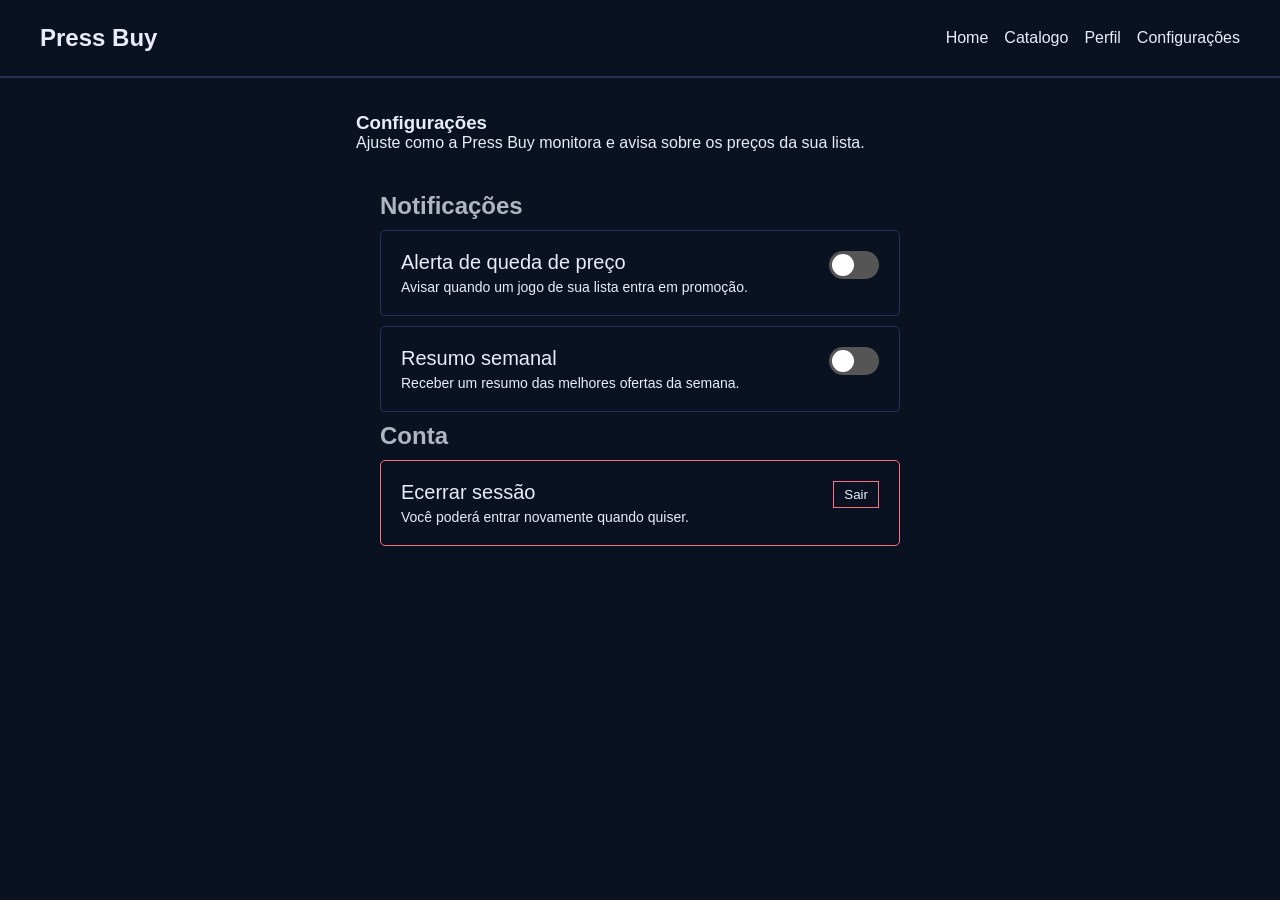
==== paginas/config.html @ b59c6127 "config" ====
<!DOCTYPE html>
<html lang="en">
<head>
    <meta charset="UTF-8">
    <meta name="viewport" content="width=device-width, initial-scale=1.0">
    <link rel="stylesheet" href="/css/navbar.css">
    <link rel="stylesheet" href="/css/config.css">
    <title>Configurações</title>
</head>
<body>
    <!-- HEADER -->
    <header>
        <nav id="navbar">
            <div id="navbar-inner">
                <h2>Press Buy</h2>
                <ul id="navbar-links">
                    <li><a href="/paginas/index.html">Home</a></li>
                    <li><a href="#">Catalogo</a></li>
                    <li><a href="/paginas/login.html">Perfil</a></li>
                    <li><a href="#">Configurações</a></li>
                </ul>
            </div>
        </nav>
    </header>

    <main>
        <section class="container">
            <h3>Configurações</h3>
            <p>Ajuste como a Press Buy monitora e avisa sobre os preços da sua lista.</p>

            <div class="config">
                <div class="config-box">
                    <h4>Notificações</h4>
                    <div class="box-siting">
                        <div class="left">
                           <p class="title">Alerta de queda de preço</p>
                            <p class="desc">Avisar quando um jogo de sua lista entra em promoção.</p> 
                        </div>
                            <div class="right">
                                <label class="switch">
                                    <input type="checkbox" data-setting="notify"><span class="slider"></span></label>
                            </div>
                        
                    </div>
                    

                    <div class="box-siting">
                        <div class="left">
                           <p class="title">Resumo semanal</p>
                            <p class="desc">Receber um resumo das melhores ofertas da semana.</p> 
                        </div>
                        <div class="right">
                            <label class="switch">
                                <input type="checkbox" data-setting="notify"><span class="slider"></span>
                            </label>
                        </div>
                    </div>
                </div>

                

                <div class="config-box">
                    <h4>Conta</h4>
                    
                    <div class="box-siting-sair">
                        <div class="left">
                            <p class="title">Ecerrar sessão</p>
                            <p class="desc">Você poderá entrar novamente quando quiser.</p>
                        </div>
                        <div class="right">
                            <button class="btn-sair">Sair</button>
                        </div>
                        
                    </div>
                    
                </div>
            </div>
        </section>
    </main>
</body>
</html>
---- css/navbar.css ----
/* GERAL */
*{
    margin: 0;
    padding: 0;
    font-family:Helvetica;
    background-color: #0a1120;
    box-sizing: border-box;
}

ul{
    list-style: none;
}

a{
    text-decoration: none;
    color: #e9edf9;
    transition: 0.4s;
}

a:hover{
    color: #4c6fff;
}
/* NAVBAR */
#navbar{
    padding: 24px 40px;
    border-bottom: 2px solid #223258;
}

#navbar-inner{
    display: flex;
    justify-content: space-between;
    align-items: center;
    max-width: 1200px;
    margin: 0 auto;
    color: #e9edf9;
}

#navbar-inner h2{
    color:  #e9edf9;
}

#navbar-links{
    display: flex;
    gap: 1rem;
}

/* footer */
.footer{
  border-top: 1px solid var(--border-soft);
  padding: 30px 40px;
  display:flex; 
  justify-content:space-between; 
  align-items:center;
  font-size: 0.85rem;
  margin: 0 auto;
  color: #e9edf9;
  border-top: 2px solid #223258;
}
---- css/config.css ----
.container{
    padding: 24px 100px;
    margin-bottom: 20px;
    display: flex;
    flex-direction: column;
    color: #e9edf9;
    margin: 0 auto;
    margin-top: 10px;
    width: 60%;
}

.container h3,
.container p{
    justify-content: center;
}

.config{
    padding: 40px 24px;
    display: flex;
    flex-direction: column;
    margin-bottom: 20px;
    
}

.config-box h4{
    font-size: 24px;
    color: #e9edf9be;
    margin-bottom: 10px;
}

.box-siting{
    display: flex;
    justify-content: space-between;
    margin-bottom: 10px;
    padding: 20px;
    border: 1px solid #223258;
    border-radius: 5px;
}
.box-siting-sair{
    display: flex;
    justify-content: space-between;
    margin-bottom: 10px;
    padding: 20px;
    border: 1px solid #fb7185;
    border-radius: 5px;
}

.title{
    font-size: 20px;
    text-align: left;
    margin-bottom: 5px;
}

.desc{
    font-size: 14px;
}


.switch {
    position: relative;
    display: inline-block;
    width: 50px;
    height: 28px;
}

.switch input {
    opacity: 0;
    width: 0;
    height: 0;
}

.slider {
    position: absolute;
    inset: 0;
    cursor: pointer;
    background: #555;
    border-radius: 28px;
    transition: .3s;
}

.slider::before {
    content: "";
    position: absolute;
    width: 22px;
    height: 22px;
    left: 3px;
    bottom: 3px;
    background: white;
    border-radius: 50%;
    transition: .3s;
}

.switch input:checked + .slider {
    background: #8b0000; /* Cor quando ligado */
}

.switch input:checked + .slider::before {
    transform: translateX(22px);
}

.btn-sair{
    padding: 5px 10px;
    border: 1px solid #fb7185;
    color: #e9edf9;
}

.btn-sair:hover{
    padding: 5px 10px;
    border: 1px solid #fb7185;
    border-radius: 5px;
    color: #e9edf9;
}
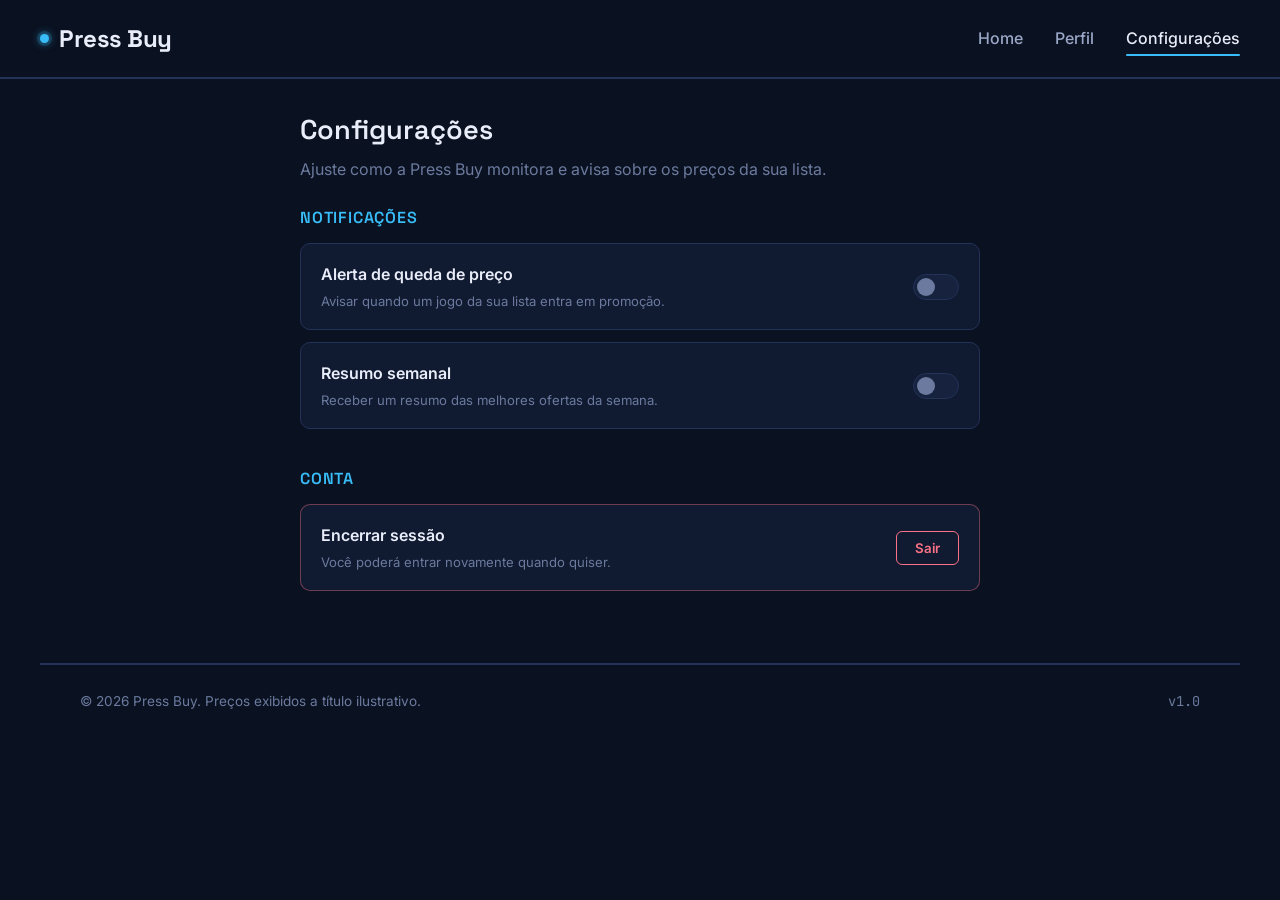
==== commit fa4de973: "padronização" ====
--- a/paginas/config.html
+++ b/paginas/config.html
@@ -1,24 +1,25 @@
 <!DOCTYPE html>
-<html lang="en">
+<html lang="pt-BR">
 <head>
     <meta charset="UTF-8">
     <meta name="viewport" content="width=device-width, initial-scale=1.0">
+    <link rel="stylesheet" href="/css/base.css">
     <link rel="stylesheet" href="/css/navbar.css">
     <link rel="stylesheet" href="/css/config.css">
-    <title>Configurações</title>
+    <title>Configurações - Press Buy</title>
 </head>
 <body>
     <!-- HEADER -->
     <header>
         <nav id="navbar">
             <div id="navbar-inner">
-                <h2>Press Buy</h2>
+                <a href="/index.html" class="brand"><span class="dot"></span>Press Buy</a>
                 <ul id="navbar-links">
                     <li><a href="/paginas/index.html">Home</a></li>
-                    <li><a href="#">Catalogo</a></li>
-                    <li><a href="/paginas/login.html">Perfil</a></li>
-                    <li><a href="#">Configurações</a></li>
+                    <li><a href="/paginas/perfil.html">Perfil</a></li>
+                    <li><a href="/paginas/config.html" class="active">Configurações</a></li>
                 </ul>
+                <button class="nav-toggle" aria-label="Abrir menu"><span></span><span></span><span></span></button>
             </div>
         </nav>
     </header>
@@ -33,21 +34,8 @@
                     <h4>Notificações</h4>
                     <div class="box-siting">
                         <div class="left">
-                           <p class="title">Alerta de queda de preço</p>
-                            <p class="desc">Avisar quando um jogo de sua lista entra em promoção.</p> 
-                        </div>
-                            <div class="right">
-                                <label class="switch">
-                                    <input type="checkbox" data-setting="notify"><span class="slider"></span></label>
-                            </div>
-                        
-                    </div>
-                    
-
-                    <div class="box-siting">
-                        <div class="left">
-                           <p class="title">Resumo semanal</p>
-                            <p class="desc">Receber um resumo das melhores ofertas da semana.</p> 
+                            <p class="title">Alerta de queda de preço</p>
+                            <p class="desc">Avisar quando um jogo da sua lista entra em promoção.</p>
                         </div>
                         <div class="right">
                             <label class="switch">
@@ -55,27 +43,40 @@
                             </label>
                         </div>
                     </div>
+
+                    <div class="box-siting">
+                        <div class="left">
+                            <p class="title">Resumo semanal</p>
+                            <p class="desc">Receber um resumo das melhores ofertas da semana.</p>
+                        </div>
+                        <div class="right">
+                            <label class="switch">
+                                <input type="checkbox" data-setting="weekly"><span class="slider"></span>
+                            </label>
+                        </div>
+                    </div>
                 </div>
-
-                
 
                 <div class="config-box">
                     <h4>Conta</h4>
-                    
+
                     <div class="box-siting-sair">
                         <div class="left">
-                            <p class="title">Ecerrar sessão</p>
+                            <p class="title">Encerrar sessão</p>
                             <p class="desc">Você poderá entrar novamente quando quiser.</p>
                         </div>
                         <div class="right">
                             <button class="btn-sair">Sair</button>
                         </div>
-                        
                     </div>
-                    
                 </div>
             </div>
         </section>
     </main>
+
+    <footer class="footer">
+        <span>© 2026 Press Buy. Preços exibidos a título ilustrativo.</span>
+        <span class="mono">v1.0</span>
+    </footer>
 </body>
 </html>
--- a/css/base.css
+++ b/css/base.css
@@ -0,0 +1,142 @@
+/* ==========================================================================
+   PRESS BUY — base.css
+   Tokens de cor/tipografia + reset + componentes globais (botão, busca,
+   toast, estado vazio). Carregado em TODAS as páginas, antes dos CSS
+   específicos de cada página.
+   ========================================================================== */
+
+@import url('https://fonts.googleapis.com/css2?family=Space+Grotesk:wght@500;600;700&family=Inter:wght@400;500;600;700&family=JetBrains+Mono:wght@500;700&display=swap');
+
+:root{
+  /* cores */
+  --bg:            #0a1120;
+  --bg-soft:       #101a30;
+  --bg-elevated:   #121a2c;
+  --surface:       #101a30;
+  --surface-2:     #16223e;
+  --border:        #223258;
+  --border-soft:   #1a2648;
+
+  --text:          #e9edf9;
+  --text-dim:      #9aa7c7;
+  --text-faint:    #6b7a9e;
+
+  --accent:        #4c6fff;
+  --accent-glow:   #38bdf8;
+  --success:       #34d399;
+  --warning:       #fbbf24;
+  --danger:        #fb7185;
+
+  /* tipografia */
+  --font-display: 'Space Grotesk', sans-serif;
+  --font-body:    'Inter', Helvetica, sans-serif;
+  --font-mono:    'JetBrains Mono', monospace;
+
+  /* geometria */
+  --radius-sm: 6px;
+  --radius-md: 10px;
+  --radius-lg: 16px;
+}
+
+*{ margin:0; padding:0; box-sizing:border-box; }
+/* IMPORTANTE: não colocar background-color aqui no *; deixe cada
+   componente definir o próprio fundo (era isso que obrigava repetir
+   background-color em cada elemento do regiLog.css) */
+
+html{ scroll-behavior:smooth; }
+
+body{
+  background: var(--bg);
+  color: var(--text);
+  font-family: var(--font-body);
+  line-height: 1.55;
+  min-height: 100vh;
+}
+
+h1,h2,h3,h4,h5{ font-family: var(--font-display); font-weight:600; }
+
+ul{ list-style:none; }
+
+a{ text-decoration:none; color: var(--text); transition: color .2s ease; }
+a:hover{ color: var(--accent); }
+
+img{ max-width:100%; display:block; }
+
+button, input[type="submit"]{ font-family:inherit; cursor:pointer; }
+
+.mono{ font-family: var(--font-mono); }
+
+/* ---- botão genérico ---- */
+.btn{
+  display:inline-flex; align-items:center; justify-content:center; gap:8px;
+  padding: 10px 22px;
+  border-radius: var(--radius-sm);
+  border: 1px solid var(--border);
+  background: var(--surface-2);
+  color: var(--text);
+  font-weight:600;
+  font-size: 0.95rem;
+  transition: background .2s ease, border-color .2s ease, transform .15s ease;
+}
+.btn:hover{ background: var(--accent); border-color: var(--accent); color:#fff; transform: translateY(-1px); }
+
+/* ---- barra de busca (usada em index.html e perfil.html) ---- */
+#search-bar{ width:100%; margin-bottom: 20px; }
+#search-bar form{
+  display:flex; gap:10px;
+  max-width:700px; margin:0 auto;
+}
+#search-bar input[type="text"]{
+  flex:1; height:45px; padding:0 15px;
+  border:1px solid var(--border); border-radius: var(--radius-sm);
+  background: var(--bg-elevated); color: var(--text); font-size:1rem;
+}
+#search-bar input[type="text"]::placeholder{ color: var(--text-dim); }
+#search-bar input[type="submit"], #search-bar button{
+  min-width: 110px; height:45px; border:none; border-radius: var(--radius-sm);
+  background: var(--surface-2); color: var(--text); font-weight:600; transition:.2s ease;
+}
+#search-bar input[type="submit"]:hover, #search-bar button:hover{ background: var(--accent); color:#fff; }
+
+/* ---- título de seção com "beacon" (indica dado ao vivo) ---- */
+.section-title{
+  font-family: var(--font-display);
+  font-size: 1.3rem;
+  display:flex; align-items:center; gap:10px;
+  margin: 10px 0 18px;
+}
+.section-title .beacon{
+  width:8px; height:8px; border-radius:50%;
+  background: var(--success);
+  box-shadow: 0 0 8px var(--success);
+}
+
+/* ---- estado vazio (lista sem resultado) ---- */
+.empty-state{
+  text-align:center;
+  padding: 50px 20px;
+  color: var(--text-faint);
+  max-width:1200px;
+  margin: 0 auto;
+}
+.empty-state a{ color: var(--accent-glow); font-weight:600; }
+
+/* ---- toast de feedback (usado pelo main.js) ---- */
+.toast{
+  position:fixed; bottom:26px; left:50%; transform: translateX(-50%) translateY(20px);
+  background: var(--surface-2);
+  border:1px solid var(--accent);
+  color: var(--text);
+  padding: 12px 22px;
+  border-radius: 999px;
+  font-size:0.88rem;
+  font-weight:600;
+  opacity:0; pointer-events:none;
+  transition: all .25s ease;
+  z-index: 200;
+}
+.toast.show{ opacity:1; transform: translateX(-50%) translateY(0); }
+
+@media (max-width: 700px){
+  #search-bar form{ flex-wrap:wrap; }
+}
--- a/css/navbar.css
+++ b/css/navbar.css
@@ -1,58 +1,118 @@
-/* GERAL */
-*{
-    margin: 0;
-    padding: 0;
-    font-family:Helvetica;
-    background-color: #0a1120;
-    box-sizing: border-box;
-}
+/* ==========================================================================
+   PRESS BUY — navbar.css
+   Cabeçalho e rodapé, presentes em todas as páginas.
+   Depende dos tokens definidos em base.css (carregar base.css antes deste).
+   ========================================================================== */
 
-ul{
-    list-style: none;
-}
-
-a{
-    text-decoration: none;
-    color: #e9edf9;
-    transition: 0.4s;
-}
-
-a:hover{
-    color: #4c6fff;
-}
-/* NAVBAR */
 #navbar{
-    padding: 24px 40px;
-    border-bottom: 2px solid #223258;
+  padding: 20px 40px;
+  border-bottom: 2px solid var(--border);
+  position: sticky;
+  top: 0;
+  z-index: 50;
+  background: var(--bg);
 }
 
 #navbar-inner{
-    display: flex;
-    justify-content: space-between;
-    align-items: center;
-    max-width: 1200px;
-    margin: 0 auto;
-    color: #e9edf9;
+  display:flex;
+  justify-content:space-between;
+  align-items:center;
+  max-width: 1200px;
+  margin: 0 auto;
+  color: var(--text);
 }
 
-#navbar-inner h2{
-    color:  #e9edf9;
+.brand{
+  display:flex;
+  align-items:center;
+  gap:10px;
+  font-family: var(--font-display);
+  font-size: 1.5rem;
+  font-weight: 700;
+  letter-spacing: -0.02em;
+  color: var(--text);
+}
+.brand:hover{ color: var(--text); }
+
+.brand .dot{
+  width:9px; height:9px; border-radius:50%;
+  background: var(--accent-glow);
+  box-shadow: 0 0 0 3px rgba(56,189,248,0.16), 0 0 10px rgba(56,189,248,0.8);
 }
 
 #navbar-links{
-    display: flex;
-    gap: 1rem;
+  display:flex;
+  gap: 2rem;
+  align-items:center;
+}
+
+#navbar-links a{
+  font-weight: 500;
+  color: var(--text-dim);
+  position:relative;
+  padding: 4px 0;
+}
+#navbar-links a:hover{ color: var(--text); }
+
+/* marque a página atual assim: <a href="..." class="active"> */
+#navbar-links a.active{ color: var(--text); }
+#navbar-links a.active::after{
+  content:"";
+  position:absolute; left:0; right:0; bottom:-4px;
+  height:2px; border-radius:2px;
+  background: var(--accent-glow);
+}
+
+/* botão hamburguer (só aparece em telas pequenas) */
+.nav-toggle{
+  display:none;
+  flex-direction:column;
+  gap:4px;
+  background:none;
+  border:none;
+  padding: 6px;
+}
+.nav-toggle span{
+  width:22px; height:2px;
+  background: var(--text);
+  border-radius:2px;
+}
+
+@media (max-width: 760px){
+  #navbar{ padding: 16px 20px; }
+  .nav-toggle{ display:flex; }
+  #navbar-links{
+    position:fixed;
+    inset: 65px 0 0 0;
+    flex-direction:column;
+    align-items:flex-start;
+    gap: 4px;
+    padding: 20px 24px;
+    background: var(--bg-soft);
+    border-bottom: 1px solid var(--border);
+    transform: translateY(-8px);
+    opacity:0;
+    pointer-events:none;
+    transition: all .2s ease;
+  }
+  /* quando o JS existir, ele alterna esta classe no #navbar-links */
+  #navbar-links.open{ transform:none; opacity:1; pointer-events:auto; }
+  #navbar-links a{ width:100%; padding: 10px 0; }
 }
 
 /* footer */
 .footer{
-  border-top: 1px solid var(--border-soft);
-  padding: 30px 40px;
-  display:flex; 
-  justify-content:space-between; 
+  border-top: 2px solid var(--border);
+  padding: 26px 40px;
+  display:flex;
+  justify-content:space-between;
   align-items:center;
   font-size: 0.85rem;
+  max-width: 1200px;
   margin: 0 auto;
-  color: #e9edf9;
-  border-top: 2px solid #223258;
+  color: var(--text-faint);
+}
+
+@media (max-width: 700px){
+  .footer{ padding: 22px 20px; flex-direction:column; gap:6px; text-align:center; }
 }
--- a/css/config.css
+++ b/css/config.css
@@ -1,112 +1,106 @@
+/* ==========================================================================
+   PRESS BUY — config.css
+   Depende de base.css + navbar.css.
+   ========================================================================== */
+
 .container{
-    padding: 24px 100px;
-    margin-bottom: 20px;
-    display: flex;
-    flex-direction: column;
-    color: #e9edf9;
-    margin: 0 auto;
-    margin-top: 10px;
-    width: 60%;
+  padding: 30px 40px 60px;
+  max-width: 760px;
+  margin: 0 auto;
+  color: var(--text);
 }
 
-.container h3,
-.container p{
-    justify-content: center;
+.container h3{
+  font-size: 1.7rem;
+  margin-bottom: 6px;
+}
+
+.container > p{
+  color: var(--text-faint);
+  margin-bottom: 24px;
 }
 
 .config{
-    padding: 40px 24px;
-    display: flex;
-    flex-direction: column;
-    margin-bottom: 20px;
-    
+  display:flex;
+  flex-direction:column;
+  gap: 26px;
 }
 
 .config-box h4{
-    font-size: 24px;
-    color: #e9edf9be;
-    margin-bottom: 10px;
+  font-size: 1rem;
+  letter-spacing: 0.05em;
+  text-transform: uppercase;
+  color: var(--accent-glow);
+  margin-bottom: 12px;
 }
 
-.box-siting{
-    display: flex;
-    justify-content: space-between;
-    margin-bottom: 10px;
-    padding: 20px;
-    border: 1px solid #223258;
-    border-radius: 5px;
+.box-siting,
+.box-siting-sair{
+  display:flex;
+  justify-content:space-between;
+  align-items:center;
+  gap: 20px;
+  margin-bottom: 12px;
+  padding: 18px 20px;
+  border: 1px solid var(--border);
+  border-radius: var(--radius-md);
+  background: var(--surface);
 }
-.box-siting-sair{
-    display: flex;
-    justify-content: space-between;
-    margin-bottom: 10px;
-    padding: 20px;
-    border: 1px solid #fb7185;
-    border-radius: 5px;
-}
+.box-siting-sair{ border-color: rgba(251,113,133,0.4); }
 
 .title{
-    font-size: 20px;
-    text-align: left;
-    margin-bottom: 5px;
+  font-size: 1rem;
+  font-weight: 600;
+  text-align:left;
+  margin-bottom: 4px;
 }
 
 .desc{
-    font-size: 14px;
+  font-size: 0.82rem;
+  color: var(--text-faint);
 }
 
+/* ---- switch ---- */
+.switch{
+  position:relative;
+  display:inline-block;
+  width: 46px;
+  height: 26px;
+  flex-shrink:0;
+}
+.switch input{ opacity:0; width:0; height:0; }
 
-.switch {
-    position: relative;
-    display: inline-block;
-    width: 50px;
-    height: 28px;
+.slider{
+  position:absolute; inset:0;
+  cursor:pointer;
+  background: var(--surface-2);
+  border: 1px solid var(--border);
+  border-radius: 26px;
+  transition: .25s;
 }
-
-.switch input {
-    opacity: 0;
-    width: 0;
-    height: 0;
+.slider::before{
+  content:"";
+  position:absolute;
+  width: 18px; height: 18px;
+  left: 3px; bottom: 3px;
+  background: var(--text-faint);
+  border-radius:50%;
+  transition: .25s;
 }
-
-.slider {
-    position: absolute;
-    inset: 0;
-    cursor: pointer;
-    background: #555;
-    border-radius: 28px;
-    transition: .3s;
-}
-
-.slider::before {
-    content: "";
-    position: absolute;
-    width: 22px;
-    height: 22px;
-    left: 3px;
-    bottom: 3px;
-    background: white;
-    border-radius: 50%;
-    transition: .3s;
-}
-
-.switch input:checked + .slider {
-    background: #8b0000; /* Cor quando ligado */
-}
-
-.switch input:checked + .slider::before {
-    transform: translateX(22px);
-}
+.switch input:checked + .slider{ background: var(--accent); border-color: var(--accent); }
+.switch input:checked + .slider::before{ transform: translateX(20px); background:#fff; }
 
 .btn-sair{
-    padding: 5px 10px;
-    border: 1px solid #fb7185;
-    color: #e9edf9;
+  padding: 8px 18px;
+  border: 1px solid var(--danger);
+  border-radius: var(--radius-sm);
+  background: transparent;
+  color: var(--danger);
+  font-weight: 600;
 }
+.btn-sair:hover{ background: rgba(251,113,133,0.1); }
 
-.btn-sair:hover{
-    padding: 5px 10px;
-    border: 1px solid #fb7185;
-    border-radius: 5px;
-    color: #e9edf9;
+@media (max-width: 600px){
+  .container{ padding: 26px 20px; }
+  .box-siting, .box-siting-sair{ flex-wrap:wrap; }
 }
